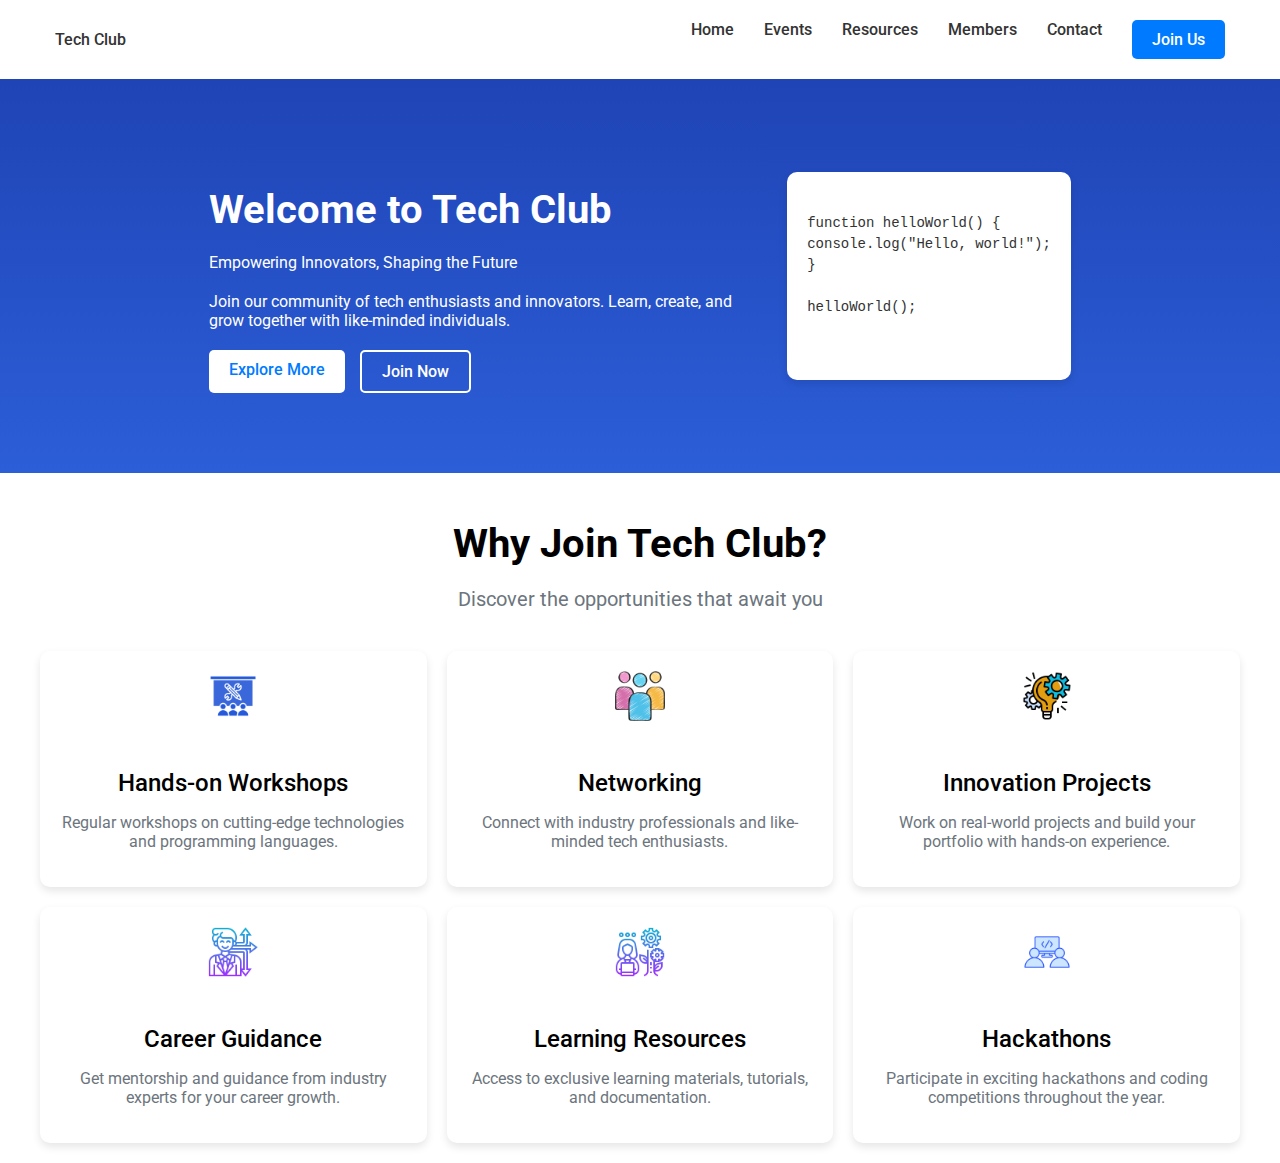
==== Index.html @ faf06613 "hompage upto why join on 31st dec" ====
<!DOCTYPE html>
<html lang="en">
<head>
    <meta charset="UTF-8">
    <meta name="viewport" content="width=device-width, initial-scale=1.0">
    <title>Tech club</title>
    <link href="https://cdnjs.cloudflare.com/ajax/libs/font-awesome/5.15.3/css/all.min.css" rel="stylesheet"/>
    <link href="https://fonts.googleapis.com/css2?family=Roboto:wght@400;700&amp;display=swap" rel="stylesheet"/>
    <link rel="stylesheet" href="css/style.css">
</head>
<body>

  <div class="navbar">
    <a class="logo" href="#">Tech Club</a>
    <div class="nav-links">
        <a href="#">Home</a>
        <a href="#">Events</a>
        <a href="#">Resources</a>
        <a href="#">Members</a>
        <a href="#">Contact</a>
        <a class="join-us" href="#">Join Us</a>
    </div>
</div>

<div class="hero">
    <div class="hero-text">
        <h1>Welcome to Tech Club</h1>
        <p>Empowering Innovators, Shaping the Future</p>
        <p>Join our community of tech enthusiasts and innovators. Learn, create, and grow together with like-minded individuals.</p>
        <div class="buttons">
            <a class="explore-more" href="#">Explore More</a>
            <a class="join-now" href="#">Join Now</a>
        </div>
    </div>
    <div class="code-container">
        <pre>
<code>
function helloWorld() {
console.log("Hello, world!");
}

helloWorld();
</code>
        </pre>
    </div>
</div>






<!--  Why join Tech club   -->
<div class="whyjoin">
  <h1 id="whyjoinh1">
   Why Join Tech Club?
  </h1>
  <p id="whyjoinp">
   Discover the opportunities that await you
  </p>
  <div class="card-grid">
   <div class="card">
    <img alt="Icon" height="40" src="assests/icons/vocational.png" width="40"/>
    <h3>
     Hands-on Workshops
    </h3>
    <p>
     Regular workshops on cutting-edge technologies and programming languages.
    </p>
   </div>
   <div class="card">
    <img alt="Icon" height="40" src="assests/icons/group_1550587.png" width="40"/>
    <h3>
     Networking
    </h3>
    <p>
     Connect with industry professionals and like-minded tech enthusiasts.
    </p>
   </div>
   <div class="card">
   
    <img alt="Icon" height="40" src= "assests/icons/innovation.png" width="40"/>
    <h3>
     Innovation Projects
    </h3>
    <p>
     Work on real-world projects and build your portfolio with hands-on experience.
    </p>
   </div>
   <div class="card">
    <img alt="Icon" height="40" src="assests/icons/careerdirection.png" width="40"/>
    <h3>
     Career Guidance
    </h3>
    <p>
     Get mentorship and guidance from industry experts for your career growth.
    </p>
   </div>
   <div class="card">
    <img alt="Icon" height="40" src="assests/icons/learningresourses.png" width="40"/>
    <h3>
     Learning Resources
    </h3>
    <p>
     Access to exclusive learning materials, tutorials, and documentation.
    </p>
   </div>
   <div class="card">
    <img alt="Icon" height="40" src="assests/icons/hackathons.png" width="40"/>
    <h3>
     Hackathons
    </h3>
    <p>
     Participate in exciting hackathons and coding competitions throughout the year.
    </p>
   </div>
  </div>
 </div>




  <script src="javascript/script.js"></script>
</body>
</html>
---- css/style.css ----
body {
    margin: 0;
    font-family: 'Roboto', sans-serif;
    box-sizing: border-box;
}

/* Navbar */
.navbar {
    display: flex;
    justify-content: space-between;
    align-items: center;
    padding: 20px 40px;
    background-color: white;
    box-shadow: 0 2px 4px rgba(0, 0, 0, 0.1);
}
.navbar a {
    text-decoration: none;
    color: #333;
    margin: 0 15px;
    font-weight: 500;
}
.navbar a.join-us {
    background-color: #007bff;
    color: white;
    padding: 10px 20px;
    border-radius: 5px;
}
.navbar .nav-links {
    display: flex;
}

/* Hero Section */
.hero {
    background-image: linear-gradient(to top, #2C5ED8 0%, #1F44B5 100%);
    color: white;
    padding: 80px 20px;
    display: flex;
    justify-content: center; /* Align items closer */
    align-items: center;
   gap: 20px; /* Space between text and code container */
    flex-wrap: wrap;
}
.hero-text {
    max-width: 45%; /* Reduced width for better alignment */
    margin-bottom: 0;
}
.hero h1 {
    font-size: 2.5rem;
    margin-bottom: 20px;
}
.hero p {
    font-size: 1rem;
    margin-bottom: 20px;
}
.hero .buttons {
    display: flex;
    gap: 15px;
}
.hero .buttons a {
    text-decoration: none;
    padding: 10px 20px;
    border-radius: 5px;
    font-weight: 500;
    transition: background-color 0.3s ease;
}
.hero .buttons a.explore-more {
    background-color: white;
    color: #007bff;
}
.hero .buttons a.join-now {
    border: 2px solid white;
    color: white;
}
.hero .buttons a:hover {
    opacity: 0.9;
}

/* Code Container */
.code-container {
    background-color: white;
    color: #333;
    padding: 20px;
    border-radius: 10px;
    box-shadow: 0 4px 8px rgba(0, 0.1, 0, 0.1);
    max-width: 45%; /* Reduced width for better alignment */
    margin-top: 0;
}
.code-container pre {
    margin: 0;
    font-size: 14px;
    line-height: 1.5;
    overflow-x: auto;
}


/* Why Join Section */
.whyjoin {
    max-width: 1200px;
    width: 100%;
    padding: 20px;
    margin: 0 auto; /* Center the entire section */
    text-align: center;
}

#whyjoinh1 {
    font-size: 2.5rem;
    font-weight: 700;
    margin-bottom: 10px;
}

#whyjoinp {
    font-size: 1.25rem;
    color: #6c757d;
    margin-bottom: 40px;
}

.card-grid {
    display: grid;
    grid-template-columns: repeat(auto-fit, minmax(300px, 1fr)); /* Responsive columns */
    gap: 20px;
    justify-content: center; /* Center align grid items */
}

.card {
    background-color: #fff;
    border-radius: 10px;
    box-shadow: 0 4px 8px rgba(0, 0, 0, 0.1);
    padding: 20px;
    text-align: center; /* Center text in each card */
}

.card img {
    width: 50px; /* Slightly larger for better visibility */
    height: 50px;
    margin-bottom: 20px;
}

.card h3 {
    font-size: 1.5rem;
    font-weight: 500;
    margin-bottom: 10px;
}

.card p {
    font-size: 1rem;
    color: #6c757d;
}














/* Responsive Design */
@media (max-width: 1024px) {
    .hero {
        padding: 60px 20px;
    }
    .hero h1 {
        font-size: 2rem;
    }
    .hero-text {
        max-width: 100%; /* Full width for smaller devices */
    }
    .code-container {
        max-width: 100%; /* Full width for smaller devices */
    }
}

@media (max-width: 768px) {
    .navbar {
        flex-direction: column;
        align-items: flex-center;
        padding: 20px;
    }
    .navbar .nav-links {
        flex-direction: column;
        width: 100%;
        align-items: flex-start;
    }
    .navbar a {
        margin: 10px 0;
    }
    .hero {
        flex-direction: column; /* Stack items vertically */
        text-align: center;
    }
    .hero h1 {
        font-size: 1.8rem;
    }
    .hero p {
        font-size: 1rem;
    }
    .buttons {
        flex-direction: column;
        gap: 10px;
    }
    .hero-text,
    .code-container {
        max-width: 100%; /* Full width for smaller devices */
    }
}

@media (max-width: 480px) {
    .hero h1 {
        font-size: 1.5rem;
    }
    .hero p {
        font-size: 0.9rem;
    }
    .code-container pre {
        font-size: 12px;
    }
}

/* Responsive Design for Why Join Section */
@media (max-width: 768px) {
    .card-grid {
        grid-template-columns: 1fr; /* Single column layout */
        gap: 20px; /* Maintain spacing between cards */
    }
}
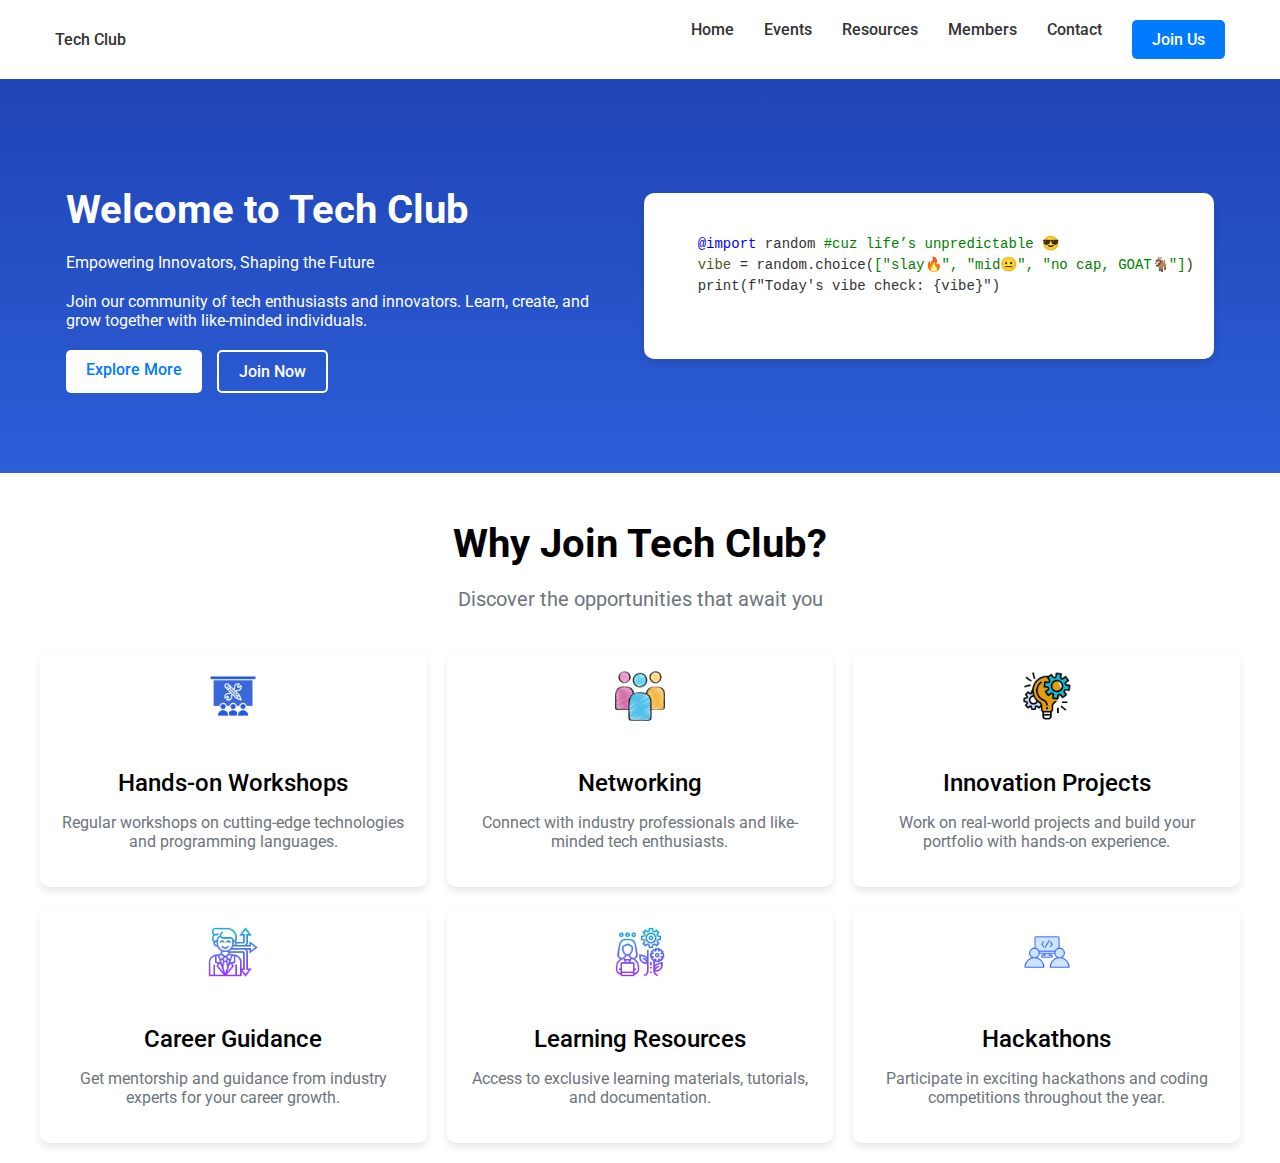
==== commit 0d811fa6: "update code box 31 dec 24 2nd cmt" ====
--- a/Index.html
+++ b/Index.html
@@ -35,11 +35,9 @@
     <div class="code-container">
         <pre>
 <code>
-function helloWorld() {
-console.log("Hello, world!");
-}
-
-helloWorld();
+    <span style="color: blue;" >@import</span> random <span style="color: green;">#cuz life’s unpredictable 😎</span> 
+    <span style="color: rgb(86, 86, 40);">vibe</span> = random.choice(<span style="color: green;">["slay🔥", "mid😐", "no cap, GOAT🐐"]</span>)
+    print(f"Today's vibe check: {vibe}")
 </code>
         </pre>
     </div>
